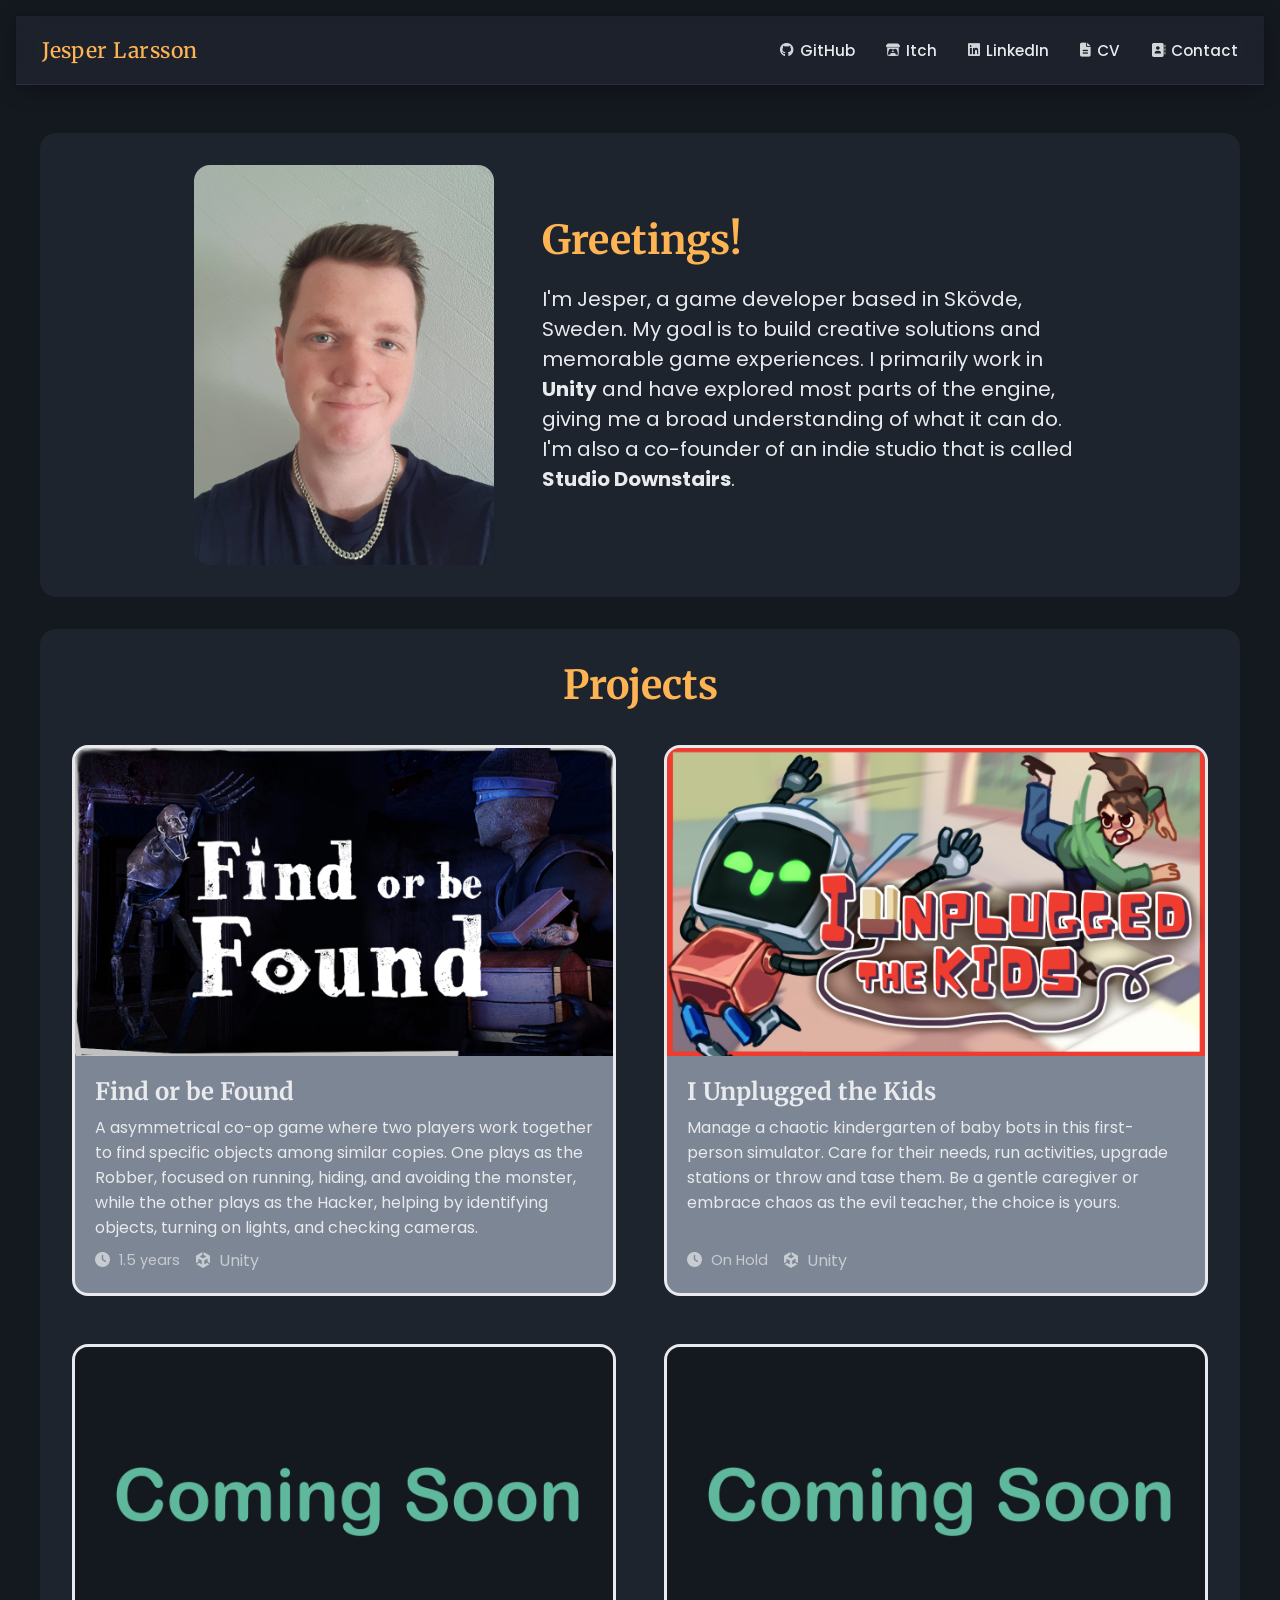
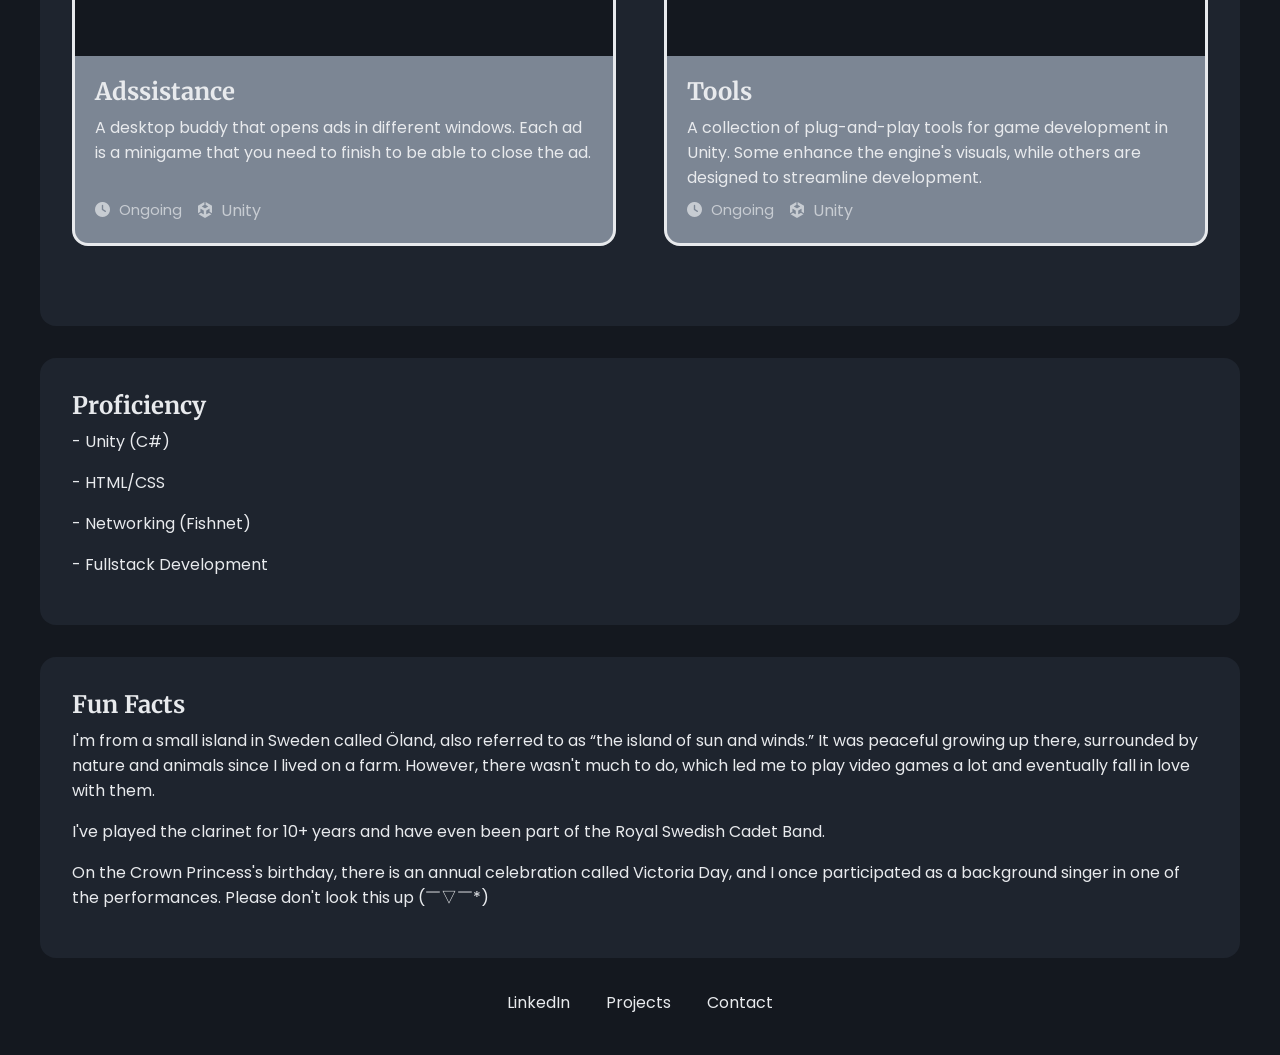
==== index.html @ b4ea7014 "Some small refactoring" ====
<!DOCTYPE html>
<html lang="en">

<head>
    <meta charset="UTF-8">
    <meta name="viewport" content="width=device-width, initial-scale=1.0">
    <link rel="icon" href="images/Logo_SDS_Square.ico" type="image/x-icon">
    <title>Portfolio | Jesper Larsson</title>
    <link rel="stylesheet" href="style.css">
    <link rel="stylesheet" href="https://cdnjs.cloudflare.com/ajax/libs/font-awesome/6.5.1/css/all.min.css">
</head>

<body>
    <div id="mobile-topbar">
        <a href="index.html" class="mobile-topbar-name">Jesper Larsson</a>
        <button id="open-sidebar-button" onclick="openSidebar()">
            <i class="fas fa-bars navbar-button"></i>
        </button>
    </div>

    <div id="sidebar-overlay" onclick="closeSidebar()"></div>

    <nav id="navbar">
        <ul>
            <li><a href="index.html">Jesper Larsson</a></li>
            <button id="close-sidebar-button" onclick="closeSidebar()">
                <i class="fas fa-x navbar-button"></i>
            </button>

            <li> <a href="https://github.com/Jasberries" target="_blank">
                    <span class="nav-link-text"><i class="fab fa-github"></i>GitHub</span> </a>
            </li>

            <li> <a href="https://jas-berry.itch.io/" target="_blank">
                    <span class="nav-link-text"><i class="fab fa-itch-io"></i>Itch</span> </a>
            </li>

            <li> <a href="https://www.linkedin.com/in/jesper-larsson-2ab800262/" target="_blank">
                    <span class="nav-link-text"><i class="fab fa-linkedin"></i>LinkedIn</span> </a>
            </li>

            <li> <a href="CV/Jesper Larsson Game Programmer.pdf" target="_blank">
                    <span class="nav-link-text"><i class="fas fa-file-lines"></i>CV</span> </a>
            </li>

            <li> <a href="mailto:jesper.gc.larsson@gmail.com">
                    <span class="nav-link-text"><i class="fas fa-address-book"></i>Contact</span> </a>
            </li>
        </ul>
    </nav>

    <header>
        <div class="flex-container">
            <img height="400px" width="300px" src="images/portfolio.jpg">
            <div class="text-container">
                <h1 class="header-title">Greetings!</h1>
                <p>I'm Jesper, a game developer based in Skövde, Sweden. My goal is to build creative solutions and
                    memorable game experiences. I primarily work in <strong>Unity</strong> and have explored most parts
                    of the engine, giving me a broad understanding of what it can do. I'm also a co-founder of an indie
                    studio that is called <strong>Studio Downstairs</strong>.
                </p>
                <!--
                <a href="#sds" class="cta-button">Studio Downstairs</a>
                <a href="#projects" class="cta-button secondary">Check out my projects!</a>
                -->
            </div>
        </div>
    </header>

    <section id="projects">
        <div class="project-title">
            <h1 class="header-title">Projects</h1>
        </div>
        <div class="project-grid">

            <a href="projects/find-or-be-found.html" class="project-card">
                <img src="images/FobF-keyart.png" alt="Find or be Found screenshot">
                <div class="project-content">
                    <h2>Find or be Found</h2>
                    <p>A asymmetrical co-op game where two players work together to find specific objects among
                        similar copies. One plays as the Robber, focused on running, hiding, and avoiding the monster,
                        while the other plays as the Hacker, helping by identifying objects, turning on lights, and
                        checking cameras.
                    </p>
                    <div class="meta-row">
                        <span class="project-quick-info"><i class="fas fa-clock"></i> 1.5 years</span>
                        <p class="project-quick-info"><i class="fab fa-unity"></i> Unity</p>
                    </div>
                </div>
            </a>

            <a href="projects/i-unplugged-the-kids.html" class="project-card">
                <img src="images/IUK-keyart.png" alt="I Unplugged the Kids screenshot">
                <div class="project-content">
                    <h2>I Unplugged the Kids</h2>
                    <p>Manage a chaotic kindergarten of baby bots in this first-person simulator. Care for their needs,
                        run activities, upgrade stations or throw and tase them. Be a gentle caregiver or embrace chaos
                        as the evil teacher, the choice is yours.</p>
                    <div class="meta-row">
                        <span class="project-quick-info"><i class="fas fa-clock"></i> On Hold</span>
                        <p class="project-quick-info"><i class="fab fa-unity"></i> Unity</p>
                    </div>
                </div>
            </a>

            <div class="project-card">
                <!-- <a href="projects/adssistance.html" class="project-card"> -->
                <img src="images/Coming-soon.png" alt="Adssistance screenshot">
                <div class="project-content">
                    <h2>Adssistance</h2>
                    <p>A desktop buddy that opens ads in different windows. Each ad is a minigame that you need to
                        finish to be able to close the ad.</p>
                    <div class="meta-row">
                        <span class="project-quick-info"><i class="fas fa-clock"></i> Ongoing</span>
                        <p class="project-quick-info"><i class="fab fa-unity"></i> Unity</p>
                    </div>
                </div>
            </div>

            <div class="project-card">
                <!-- <a href="projects/tool.html" class="project-card"> -->
                <img src="images/Coming-soon.png" alt="Tools screenshot">
                <div class="project-content">
                    <h2>Tools</h2>
                    <p>A collection of plug-and-play tools for game development in Unity. Some enhance the engine's
                        visuals, while others are designed to streamline development.</p>
                    <div class="meta-row">
                        <span class="project-quick-info"><i class="fas fa-clock"></i> Ongoing</span>
                        <p class="project-quick-info"><i class="fab fa-unity"></i> Unity</p>
                    </div>
                </div>
            </div>
        </div>
    </section>

    <section class="project-body">
        <h2>Proficiency</h2>
        <p class="default-text">- Unity (C#)</p>
        <p class="default-text">- HTML/CSS</p>
        <p class="default-text">- Networking (Fishnet)</p>
        <p class="default-text">- Fullstack Development</p>
    </section>

    <section class="project-body">
        <h2>Fun Facts</h2>
        <p class="default-text">
            I'm from a small island in Sweden called Öland, also referred to as “the island of sun and winds.” It was
            peaceful growing up there, surrounded by nature and animals since I lived on a farm. However, there wasn't
            much to do, which led me to play video games a lot and eventually fall in love with them.
        </p>

        <p class="default-text">
            I've played the clarinet for 10+ years and have even been part of the Royal Swedish Cadet Band.
        </p>

        <p class="default-text">
            On the Crown Princess's birthday, there is an annual celebration called Victoria Day, and I once
            participated as a background singer in one of the performances. Please don't look this up (￣▽￣*)
        </p>
    </section>

    <footer>
        <a href="https://www.linkedin.com/in/jesper-larsson-2ab800262/" target="_blank">LinkedIn</a>
        <a href="#projects">Projects</a>
        <a href="mailto:jesper.gc.larsson@gmail.com">Contact</a>
    </footer>
    <script src="script.js" defer></script>
</body>

</html>
---- style.css ----
@import url('https://fonts.googleapis.com/css2?family=Merriweather:ital,opsz,wght@0,18..144,300..900;1,18..144,300..900&family=Noto+Sans:ital,wght@0,100..900;1,100..900&family=Poppins:ital,wght@0,100;0,200;0,300;0,400;0,500;0,600;0,700;0,800;0,900;1,100;1,200;1,300;1,400;1,500;1,600;1,700;1,800;1,900&display=swap');

:root {
    --base-color: #14181F;
    --text-color: #E8EAED;
    --primary-color: #FFB454;
    --secondary-color: #5FB89C;
    --color-1: #1E242E;
    --color-2: #7C8694;
    --color-3: #5EA8BA;
}

* {
    box-sizing: border-box;
    margin: 0;
    padding: 0;
}

html {
    font-family: Poppins, 'Segoe UI';
    color: var(--text-color);
}

body {
    padding: 1em;
    background-color: var(--base-color);
}

h1,
h2,
h3 {
    font-family: Merriweather, Poppins, 'Segoe UI';
}

h1 {
    font-size: clamp(1.4rem, 5vw + 0.5rem, 2.5em);
    margin-bottom: 0.5em;
    line-height: 1.2;
}

header,
section {
    margin: 0 auto 2em auto;
    width: min(75em, 100%);
    background-color: var(--color-1);
    padding: min(2em, 15%);
    border-radius: 1em;
}

.header-slim {
    padding: 0.1em min(2em, 15%);
    margin-bottom: 1em;
}

.header-title {
    color: var(--primary-color);
}

nav {
    margin: 0 auto 3em auto;
    width: min(2000px, 100%);
    position: sticky;
    top: 0;
    background-color: rgba(30, 36, 46, 0.85);
    backdrop-filter: blur(10px);
    -webkit-backdrop-filter: blur(10px);
    border-bottom: 1px solid rgba(255, 255, 255, 0.06);
    box-shadow: 0 4px 20px rgba(0, 0, 0, 0.25);
    z-index: 100;
    padding: 0.75em 1.5em;
}

nav ul {
    display: flex;
    align-items: center;
    justify-content: center;
    list-style: none;
    gap: 1.75em;
}

nav li:first-child {
    margin-right: auto;
    font-family: Merriweather, Poppins, 'Segoe UI';
    font-weight: bold;
    font-size: 1.4em;
    letter-spacing: 0.02em;
}

nav li:first-child a {

    background: var(--primary-color);
    -webkit-background-clip: text;
    background-clip: text;
    color: transparent;
}

nav a {
    position: relative;
    text-decoration: none;
    color: var(--text-color);
    font-weight: 500;
    font-size: 0.95em;
    padding: 0.4em 0.1em;
    display: inline-flex;
    align-items: center;
    transition: color 0.2s ease;
}

nav .nav-link-text {
    position: relative;
    display: inline-flex;
    align-items: center;
}

nav li:not(:first-child) .nav-link-text::after {
    content: '';
    position: absolute;
    left: 0;
    bottom: -2px;
    width: 0;
    height: 2px;
    background-color: var(--primary-color);
    transition: width 0.25s ease;
}

nav li:not(:first-child) a:hover .nav-link-text::after {
    width: 100%;
}

nav li:not(:first-child) a:hover {
    color: var(--primary-color);
}

nav .fab,
nav .fas {
    font-size: 14px;
    margin-right: 6px;
    opacity: 0.9;
}

.flex-container {
    display: flex;
    justify-content: center;
    align-items: center;
    flex-wrap: wrap;
    gap: 3em;
}

header img {
    max-width: 100%;
    border-radius: 1em;
    object-fit: cover;
    object-position: bottom;
}

.text-container {
    flex: 0 1 34em;
}

.text-container p {
    margin: 0.75em 0 1em 0;
    font-size: 1.25em;
}

.cta-button {
    display: inline-block;
    text-decoration: none;
    padding: 0.75em 1.25em;
    background-color: var(--primary-color);
    color: var(--base-color);
    text-decoration: none;
    border-radius: 0.5em;
    font-weight: 600;
    margin-right: 0.5em;
    margin-bottom: 1em;
    transition: transform 0.2s ease, box-shadow 0.2s ease;
}

.cta-button:hover {
    transform: translateY(-2px);
    box-shadow: 0 8px 20px rgba(0, 0, 0, 0.1);
}

.secondary {
    background-color: var(--secondary-color);
}

.fab {
    font-size: 16px;
    color: var(--text-color);
    margin-right: 5px;
}

.fas {
    font-size: 15px;
    color: var(--text-color);
    margin-right: 5px;
}

#open-sidebar-button {
    display: none;
    background: none;
    border: none;
    padding: 1em;
    margin-left: auto;
    cursor: pointer;
    color: var(--text-color);
}

#close-sidebar-button {
    display: none;
    background: none;
    border: none;
    padding: 1em;
    cursor: pointer;
}

.navbar-button {
    font-size: 2em;
}

.navbar-button:hover {
    color: var(--primary-color);
}

.project-grid {
    display: grid;
    grid-template-columns: repeat(auto-fit, minmax(min(400px, 100%), 1fr));
    gap: 3em;
    width: min(75em, 100%);
    margin: 1em auto 3em auto;
}

.project-title {
    display: flex;
    justify-content: center;
    flex-wrap: wrap;
    gap: 3em;
}

.project-card {
    background-color: var(--color-2);
    border-radius: 1em;
    border: 3px solid var(--text-color);
    overflow: hidden;
    height: 100%;
    display: flex;
    flex-direction: column;
    text-decoration: none;
    color: var(--text-color);
    transition: transform 0.2s ease, box-shadow 0.2s ease;
}

.project-card:hover {
    transform: translateY(-4px);
    box-shadow: 0 8px 20px rgba(0, 0, 0, 0.1);
}

.project-arrow {
    font-size: 15px;
    color: var(--base);
    margin-right: 5px;
}

/* bilden borde vara 1232 x 706 */
.project-card img {
    width: 100%;
    height: auto;
    object-fit: contain;
    display: block;
}

.project-content {
    padding: 1.25em;
    display: flex;
    flex-direction: column;
    gap: 0.5em;
    flex: 1;
}

.project-content h3 {
    font-size: 1.25em;
}

.project-content p {
    font-size: 1em;
    flex-grow: 1;
}

.project-info {
    display: flex;
    gap: 2em;
    flex-wrap: wrap;
    align-items: flex-start;
}

.project-title-link {
    font-size: 1em;
    color: var(--text-color);
    margin-left: 0.5em;
    text-decoration: none;
    display: inline-flex;
    align-items: center;
    flex-wrap: wrap;
    word-break: break-word;
}

.project-title-link i {
    margin-left: 0.4em;
    white-space: nowrap;
}

.project-title-link:hover {
    color: var(--primary-color);
}

.project-title-link i {
    color: inherit;
    font-size: 1em;
}

.project-title-link:hover i {
    color: var(--primary-color);
}

.project-about {
    flex: 1 1 300px;
    border-radius: 1em;
    background-color: var(--color-2);
    padding: 1.75em 1.25em;
}

.project-image-2 {

    width: 100%;
    max-width: 1500px;
    height: auto;
    object-fit: contain;
    margin: 2em auto;
    display: block;
}

.project-image-1 {
    width: 100%;
    max-width: 400px;
    height: auto;
    object-fit: contain;
    margin: 2em auto;
    display: block;
}

.default-text {
    margin-top: 0.5em;
    margin-bottom: 1em;
}

.quick-info {
    display: flex;
    flex-direction: column;
    gap: 0.5em;
    flex: 1 1 100px;
    border-radius: 1em;
    background-color: var(--secondary-color);
    padding: 2em .25em;
}

.quick-info-row {
    display: flex;
    align-items: center;
    gap: 0.4em;
    font-size: 18px;
    color: var(--color-1);
}

.quick-image {
    font-size: 20px;
    color: var(--color-1);
    width: 1.25em;
    margin-left: 1em;
    text-align: center;
    display: inline-block;
}

.quick-info-title {
    font-size: 1.5em;
    font-weight: bold;
    color: var(--color-1);
    margin-bottom: 0.5em;
    margin-left: 20px;
}

.tool-title {
    margin-top: 1em;
}

.project-quick-info {
    font-size: 0.9em;
    color: var(--text-color);
    opacity: 0.7;
}

.meta-row {
    display: flex;
    align-items: center;
    gap: 1em;
    margin-top: auto;
}

video,
iframe {
    border-radius: 1em;
    width: 100%;
    aspect-ratio: 16 / 9;
    height: auto;
}

.gif {
    width: 100%;
    max-width: 700px;
    height: auto;
    border-radius: 1em;
    border: 2px solid var(--text-color);
    display: block;
    margin-bottom: 2em;
}

footer {
    padding-bottom: 1.5em;
    text-align: center;
}

footer a {
    text-decoration: none;
    color: var(--text-color);
    margin: 0 1em;
}

footer a:hover {
    text-decoration: underline;
}

#sidebar-overlay {
    display: none;
    position: fixed;
    inset: 0;
    background-color: rgba(0, 0, 0, 0.5);
    z-index: 5;
    opacity: 0;
    transition: opacity 200ms ease;
}

#mobile-topbar {
    display: none;
}

@media (max-width: 1000px) {

    #open-sidebar-button {
        display: block;
    }

    #sidebar-overlay {
        display: block;
        pointer-events: none;
    }

    #sidebar-overlay.show {
        opacity: 1;
        pointer-events: auto;
    }

    header .text-container {
        padding-top: 0;
    }

    header {
        text-align: center;
        margin-top: 0;
    }

    nav {
        position: fixed;
        top: 0;
        right: -100%;
        height: 100vh;
        width: min(15em, 100%);
        z-index: 10;
        transition: right 200ms ease;
    }

    nav li:not(:first-child) a::after {
        left: 2.5em;
        right: 1.5em;
        width: auto;
        transform: scaleX(0);
        transform-origin: left;
        transition: transform 0.2s ease;
    }

    nav li:not(:first-child) a:hover::after {
        transform: scaleX(1);
    }

    nav li:first-child {
        display: none;
    }


    nav.show {
        right: 0;
    }

    nav ul {
        width: 100%;
        padding-top: 2em;
        flex-direction: column;
        align-items: flex-start;
    }

    nav a {
        width: 100%;
        padding-left: 2.5em;
    }

    .gif {
        max-width: 400px;
        max-height: 200px;
        border-radius: 1em;
        border: 2px solid var(--text-color);
        margin: 2em auto;
    }

    .project-intro,
    .flex-container {
        margin-top: 4em;
    }

    #mobile-topbar {
        display: flex;
        align-items: center;
        justify-content: space-between;
        position: fixed;
        top: 0;
        left: 0;
        right: 0;
        z-index: 8;
        /* below nav's 10, above overlay's 5 */
        padding: 0.75em 1.5em;
        background-color: rgba(30, 36, 46, 0.85);
        backdrop-filter: blur(10px);
        -webkit-backdrop-filter: blur(10px);
        border-bottom: 1px solid rgba(255, 255, 255, 0.06);
        box-shadow: 0 4px 20px rgba(0, 0, 0, 0.25);
    }

    .mobile-topbar-name {
        font-family: Merriweather, Poppins, 'Segoe UI';
        font-weight: bold;
        font-size: 1.4em;
        letter-spacing: 0.02em;
        text-decoration: none;
        background: var(--primary-color);
        -webkit-background-clip: text;
        background-clip: text;
        color: transparent;
    }
}
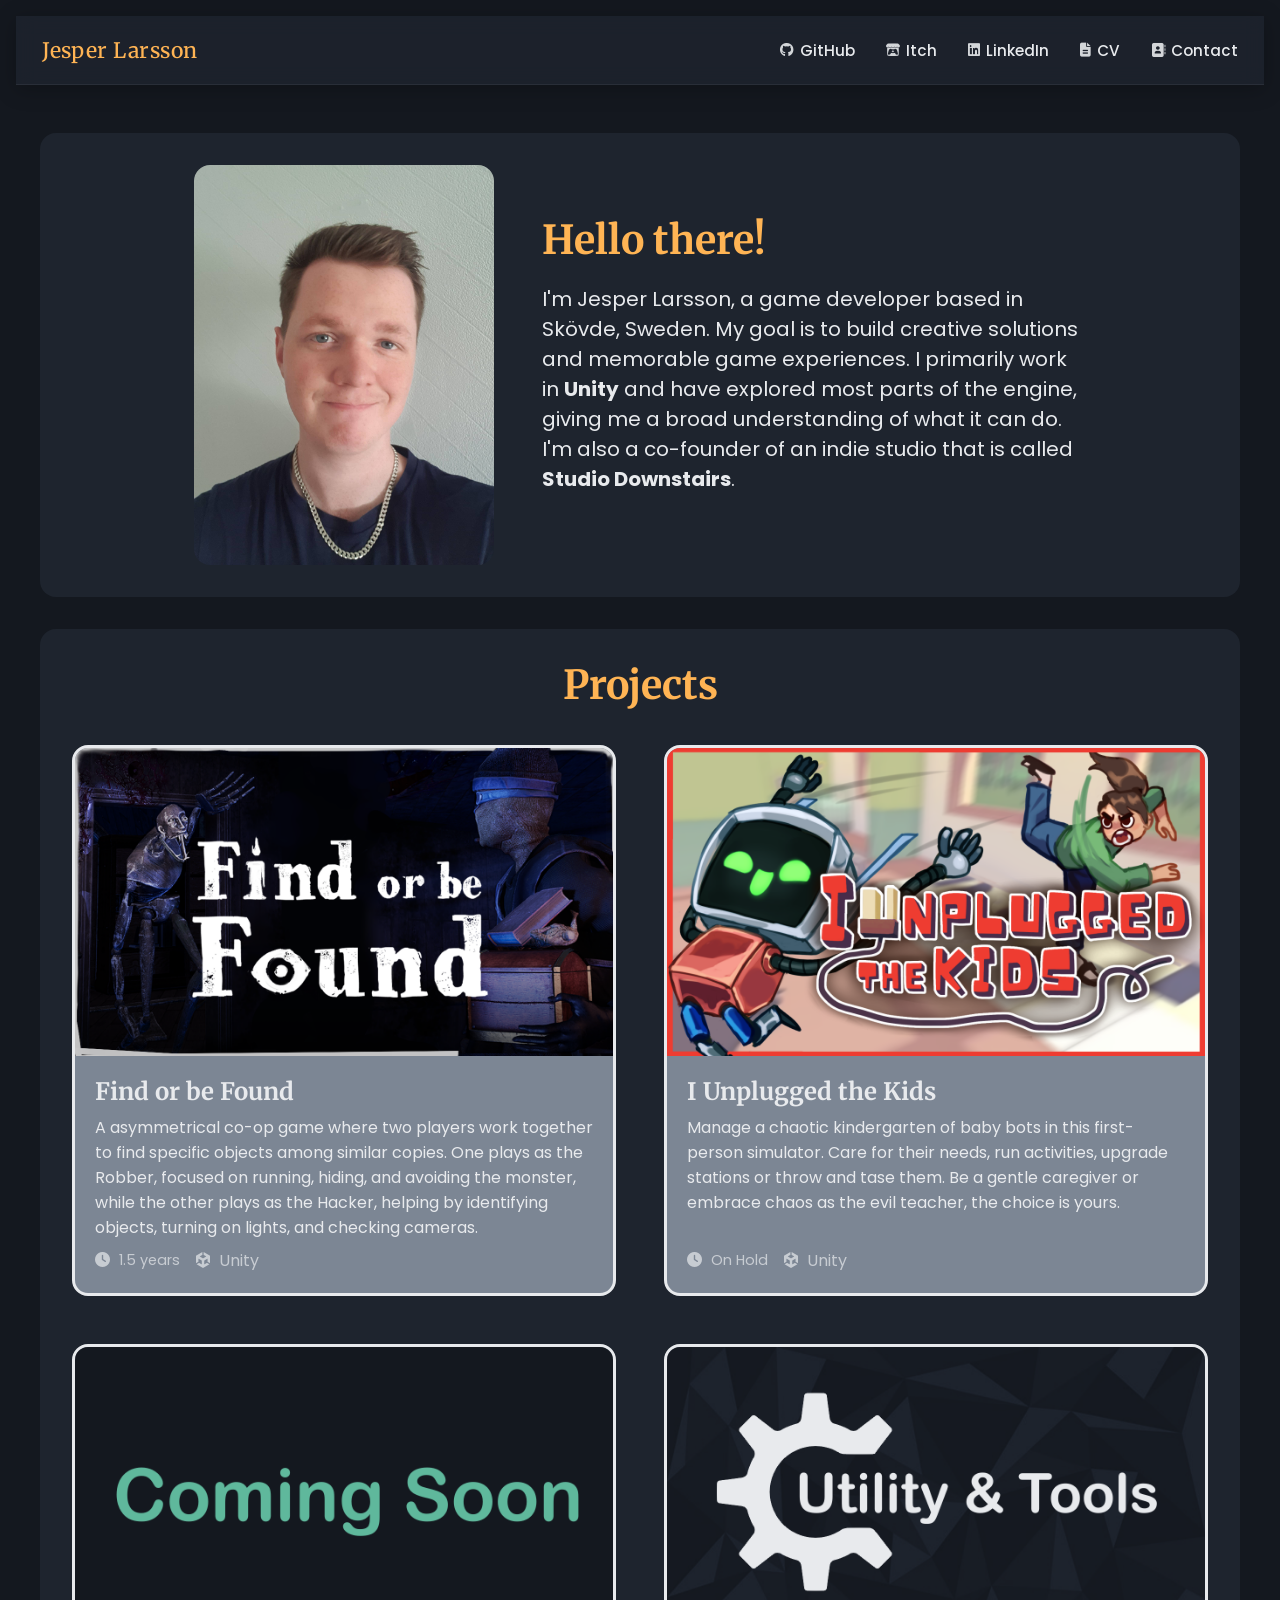
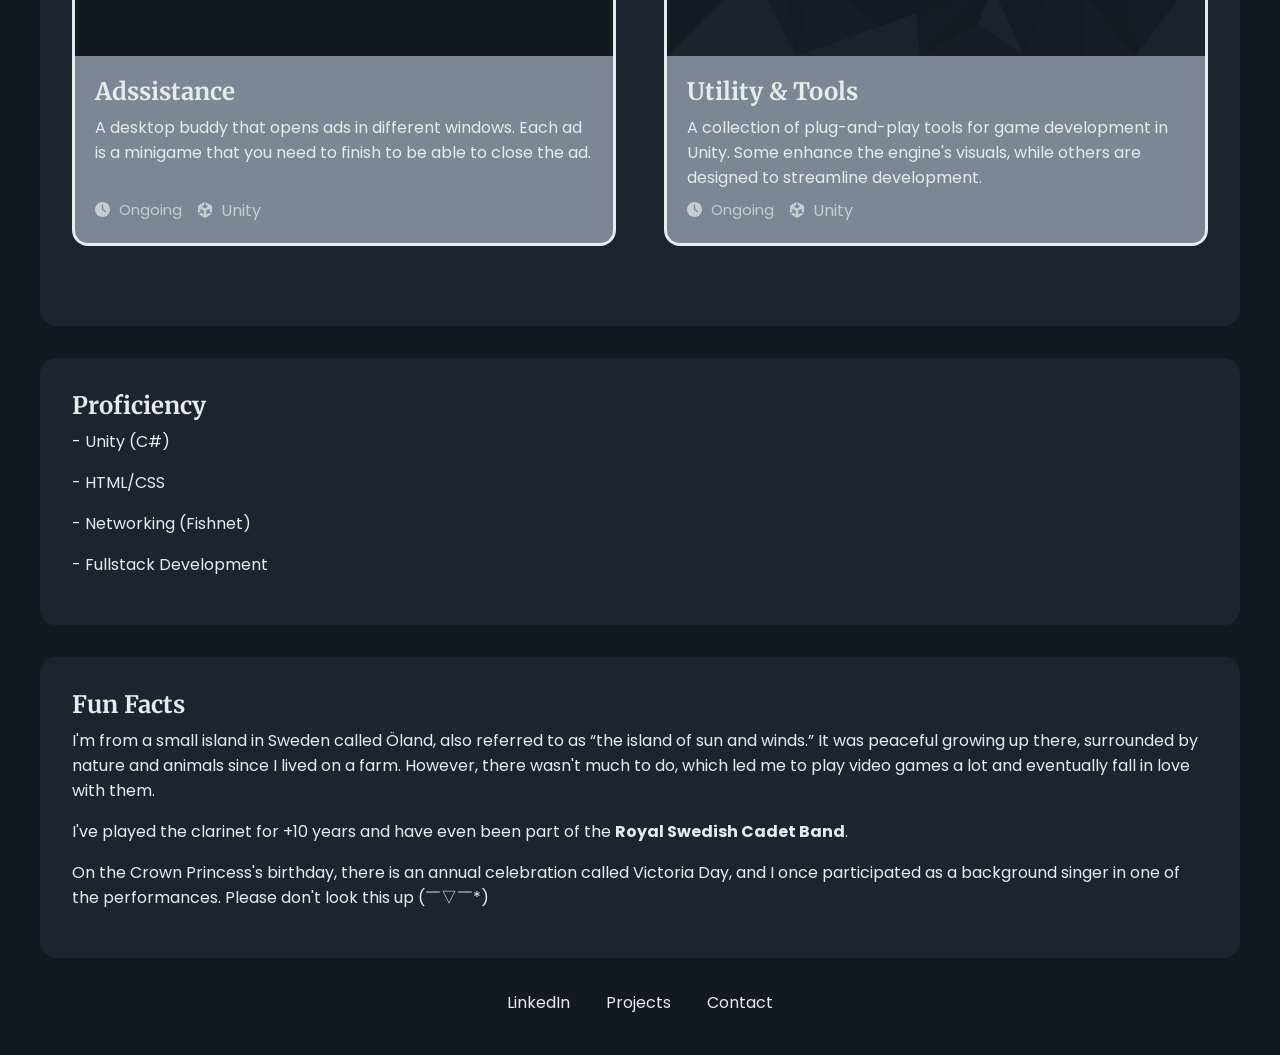
==== commit fbebd8f6: "Small polishes and started on tools site" ====
--- a/index.html
+++ b/index.html
@@ -53,8 +53,9 @@
         <div class="flex-container">
             <img height="400px" width="300px" src="images/portfolio.jpg">
             <div class="text-container">
-                <h1 class="header-title">Greetings!</h1>
-                <p>I'm Jesper, a game developer based in Skövde, Sweden. My goal is to build creative solutions and
+                <h1 class="header-title">Hello there!</h1>
+                <p>I'm Jesper Larsson, a game developer based in Skövde, Sweden. My goal is to build creative solutions
+                    and
                     memorable game experiences. I primarily work in <strong>Unity</strong> and have explored most parts
                     of the engine, giving me a broad understanding of what it can do. I'm also a co-founder of an indie
                     studio that is called <strong>Studio Downstairs</strong>.
@@ -117,11 +118,10 @@
                 </div>
             </div>
 
-            <div class="project-card">
-                <!-- <a href="projects/tool.html" class="project-card"> -->
-                <img src="images/Coming-soon.png" alt="Tools screenshot">
+            <a href="projects/tool.html" class="project-card">
+                <img src="images/tools-keyart.png" alt="Tools screenshot">
                 <div class="project-content">
-                    <h2>Tools</h2>
+                    <h2>Utility & Tools</h2>
                     <p>A collection of plug-and-play tools for game development in Unity. Some enhance the engine's
                         visuals, while others are designed to streamline development.</p>
                     <div class="meta-row">
@@ -129,11 +129,10 @@
                         <p class="project-quick-info"><i class="fab fa-unity"></i> Unity</p>
                     </div>
                 </div>
-            </div>
-        </div>
+            </a>
     </section>
 
-    <section class="project-body">
+    <section>
         <h2>Proficiency</h2>
         <p class="default-text">- Unity (C#)</p>
         <p class="default-text">- HTML/CSS</p>
@@ -141,7 +140,7 @@
         <p class="default-text">- Fullstack Development</p>
     </section>
 
-    <section class="project-body">
+    <section>
         <h2>Fun Facts</h2>
         <p class="default-text">
             I'm from a small island in Sweden called Öland, also referred to as “the island of sun and winds.” It was
@@ -150,7 +149,7 @@
         </p>
 
         <p class="default-text">
-            I've played the clarinet for 10+ years and have even been part of the Royal Swedish Cadet Band.
+            I've played the clarinet for +10 years and have even been part of the <strong>Royal Swedish Cadet Band</strong>.
         </p>
 
         <p class="default-text">
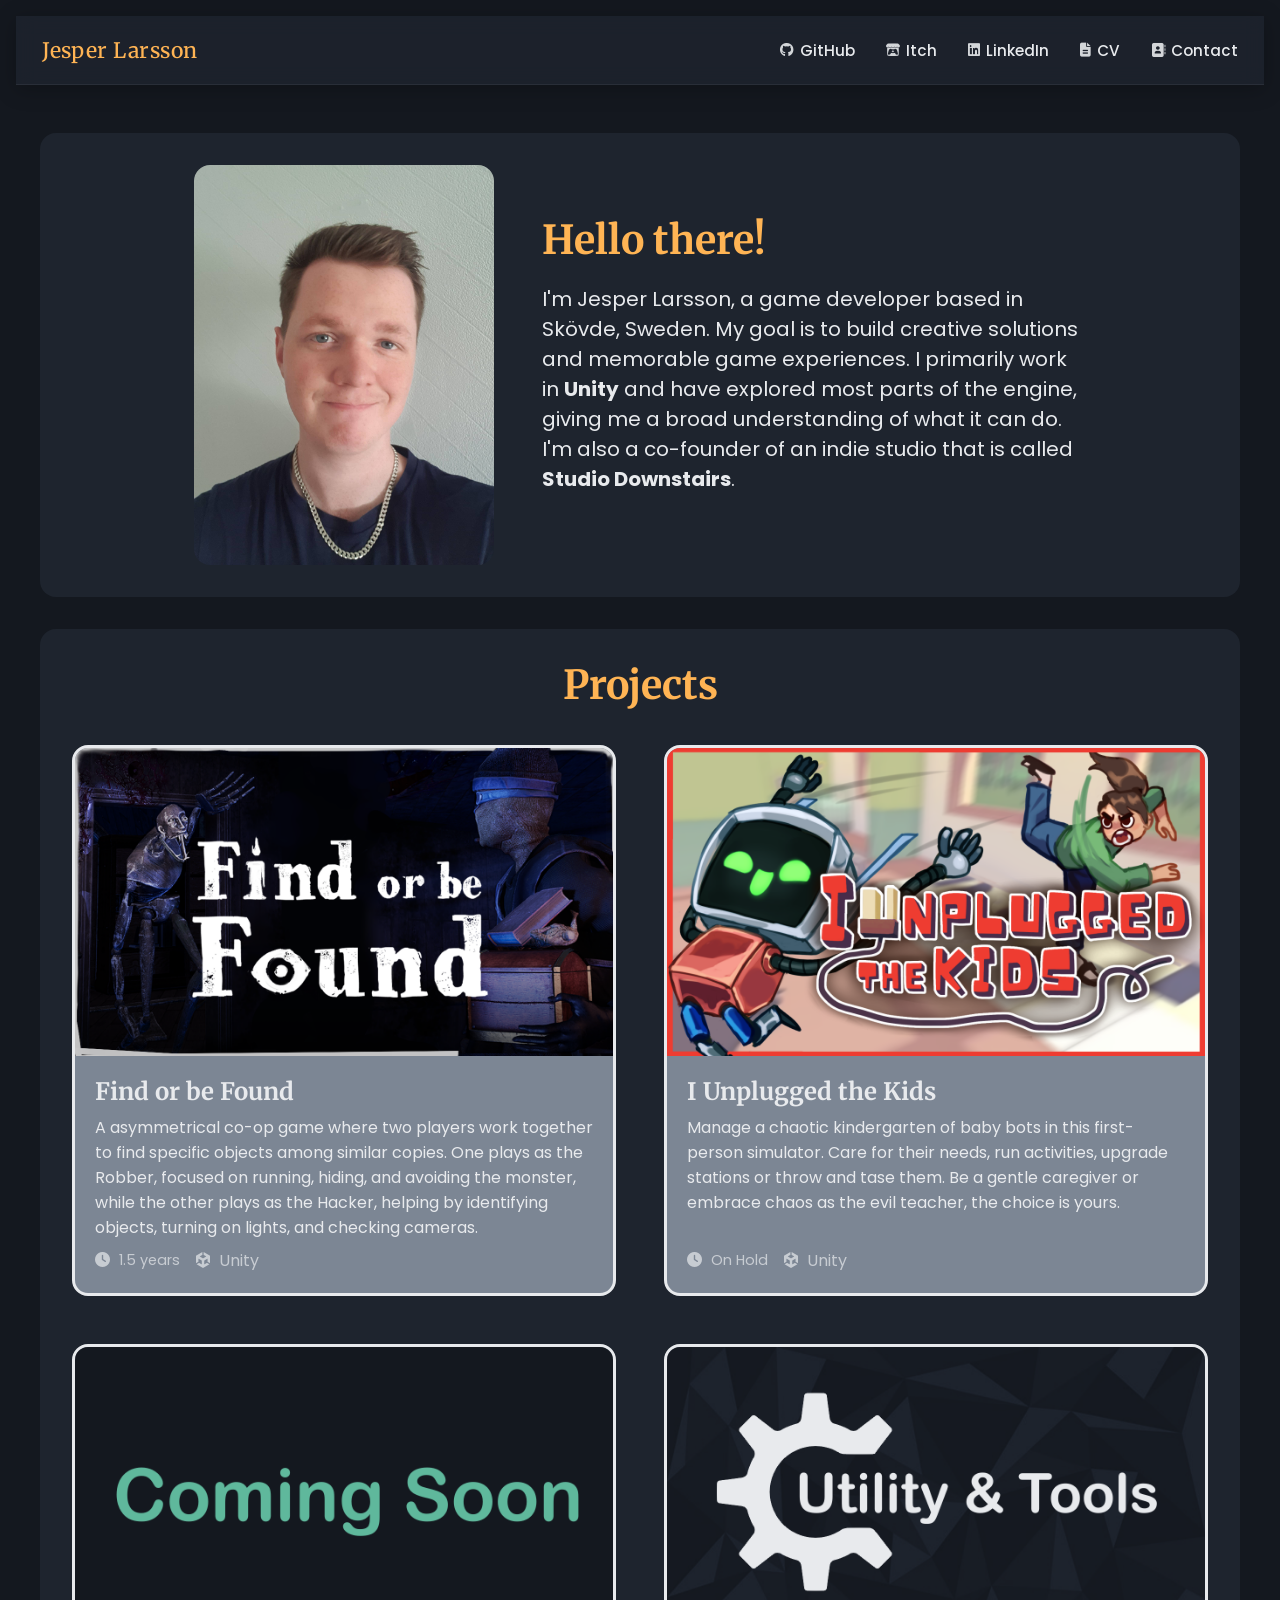
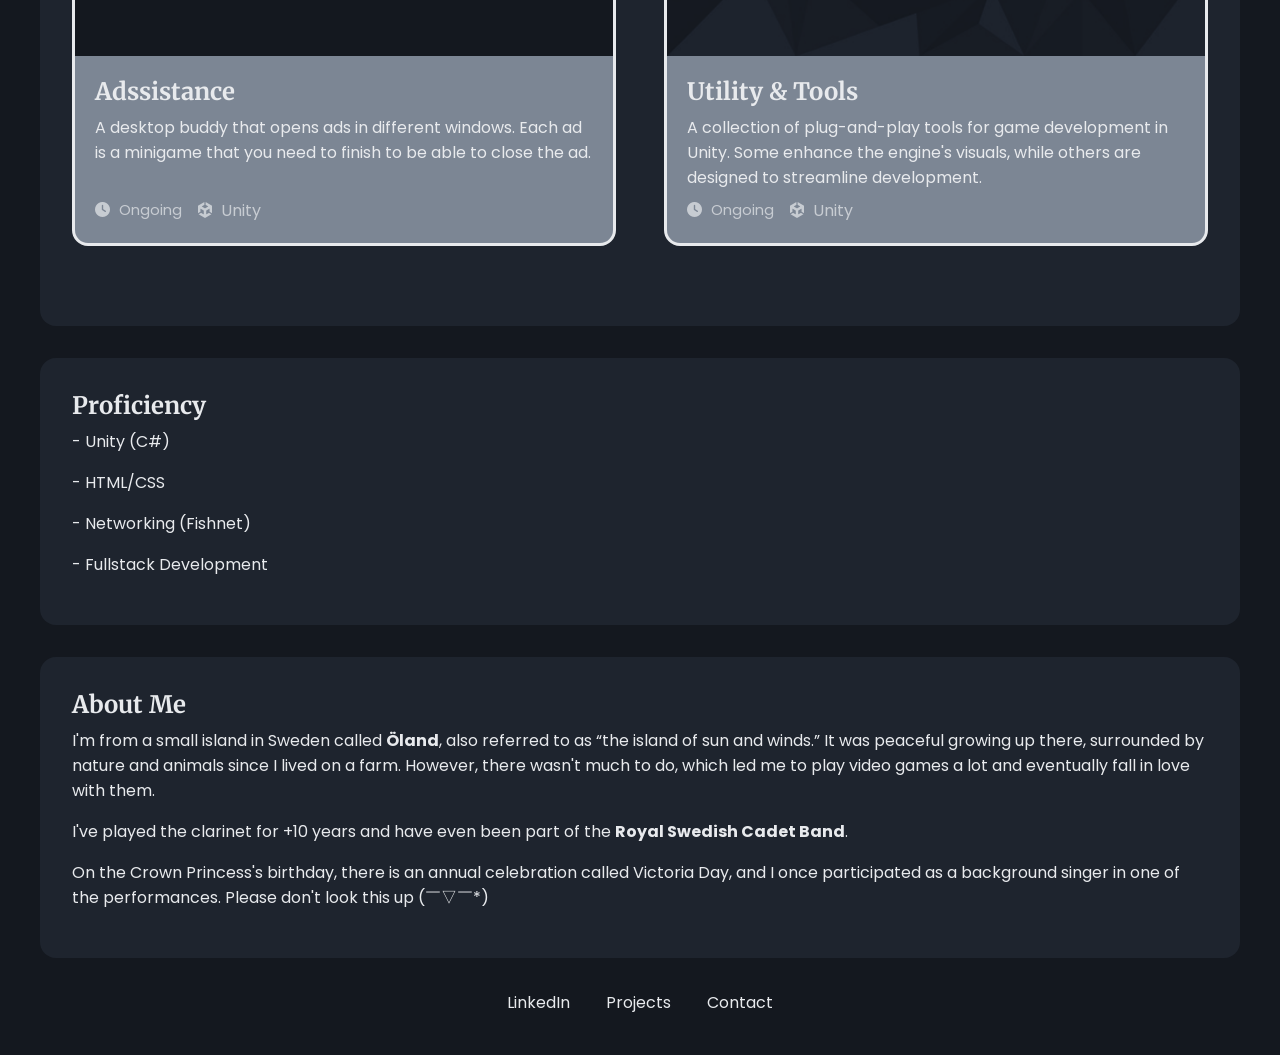
==== commit cb2b3fe9: "Påbörjade mer info om tools" ====
--- a/index.html
+++ b/index.html
@@ -141,9 +141,9 @@
     </section>
 
     <section>
-        <h2>Fun Facts</h2>
+        <h2>About Me</h2>
         <p class="default-text">
-            I'm from a small island in Sweden called Öland, also referred to as “the island of sun and winds.” It was
+            I'm from a small island in Sweden called <strong>Öland</strong>, also referred to as “the island of sun and winds.” It was
             peaceful growing up there, surrounded by nature and animals since I lived on a farm. However, there wasn't
             much to do, which led me to play video games a lot and eventually fall in love with them.
         </p>
--- a/style.css
+++ b/style.css
@@ -389,7 +389,7 @@
     margin-left: 20px;
 }
 
-.tool-title {
+.small-title {
     margin-top: 1em;
 }
 
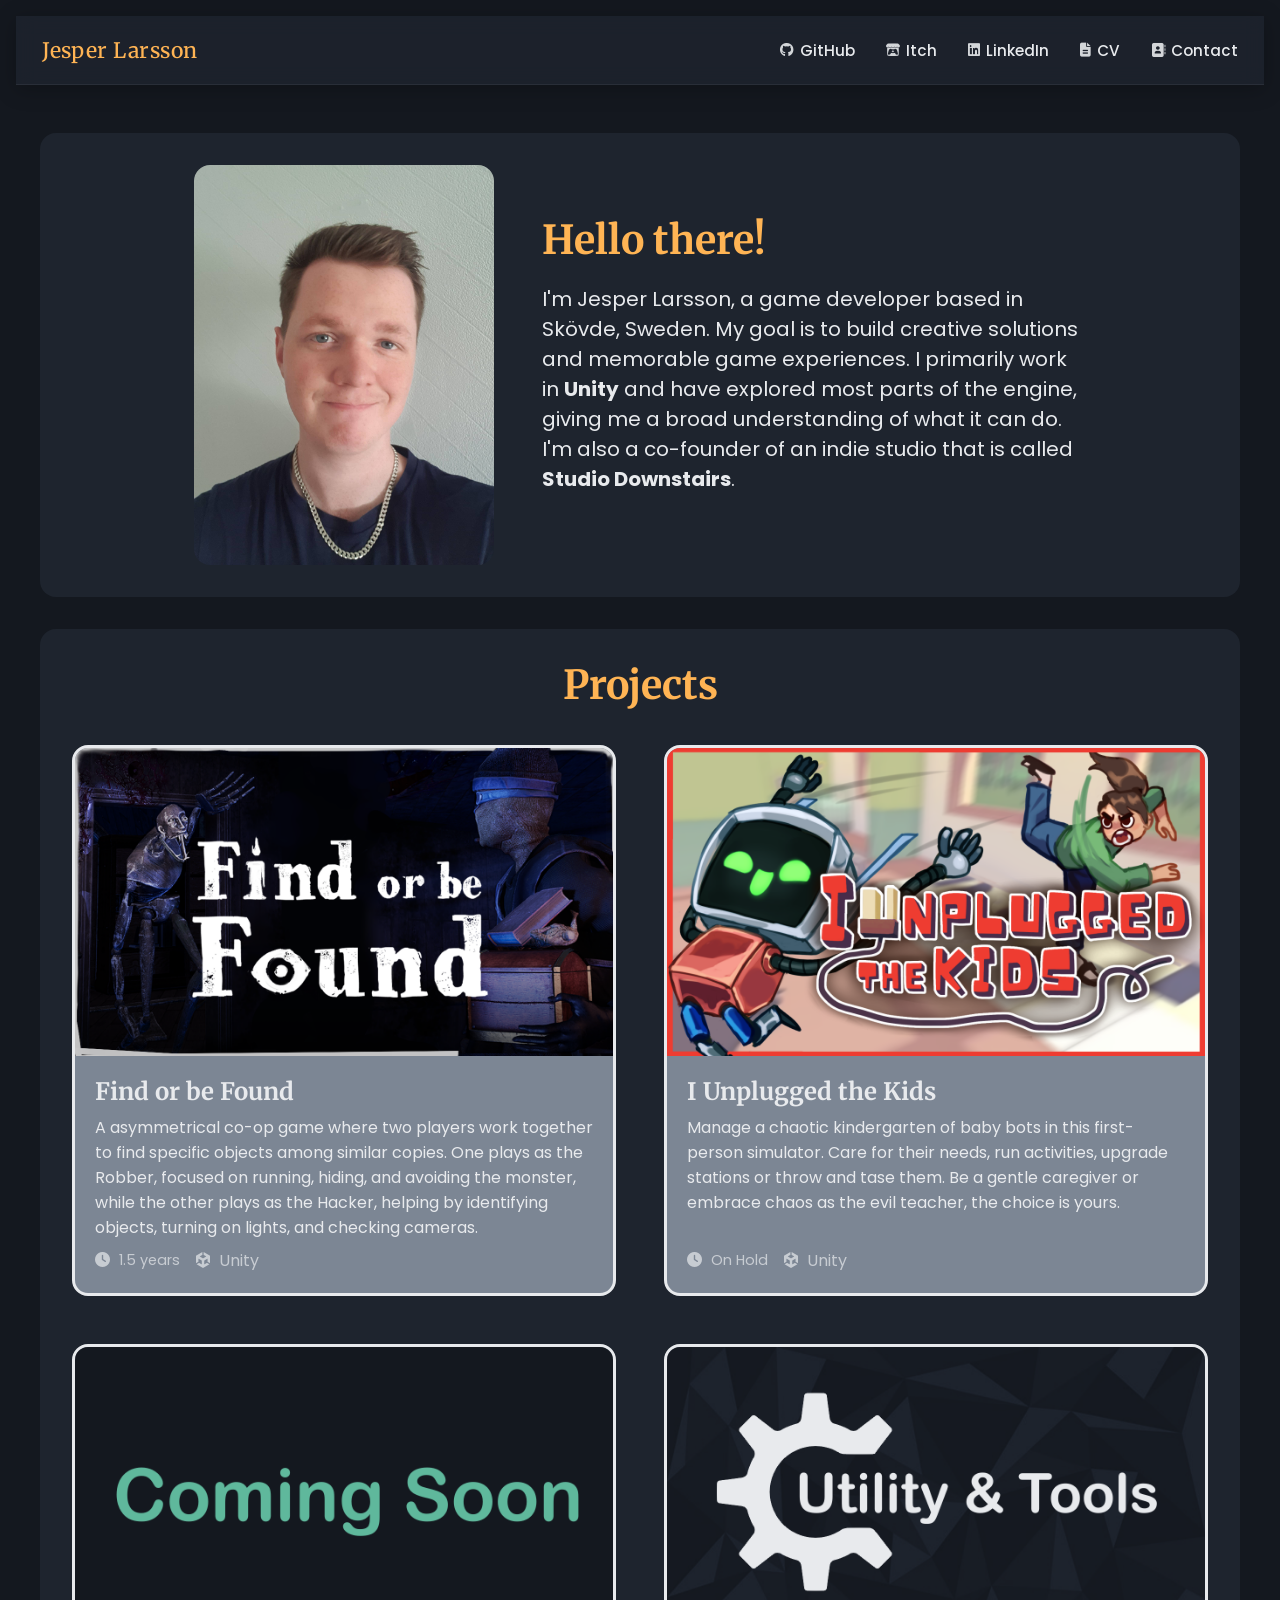
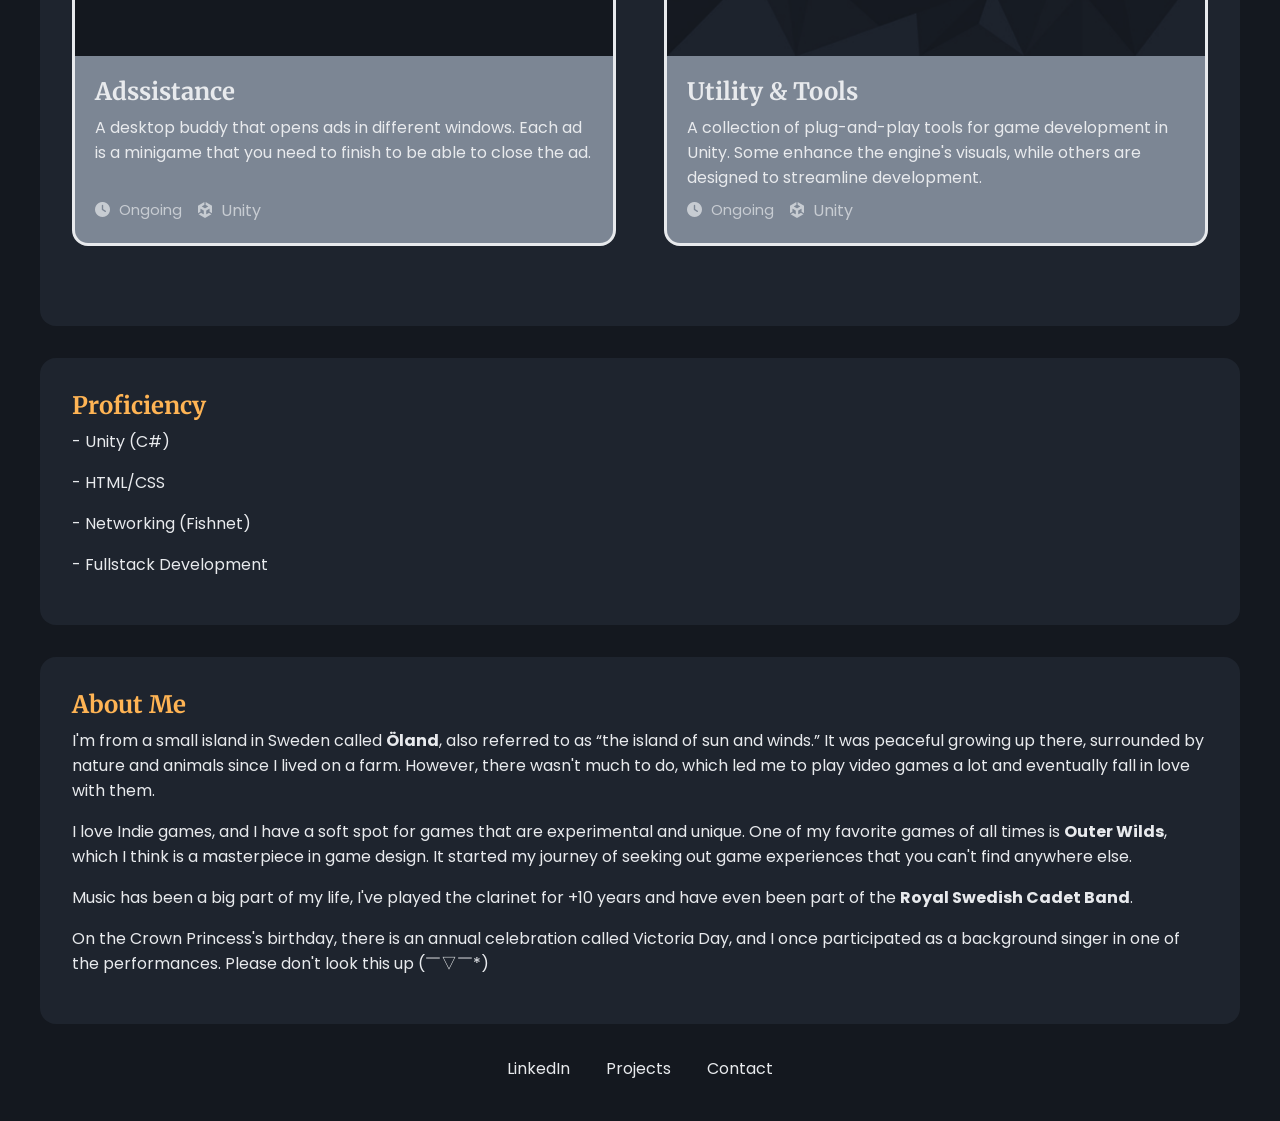
==== commit bc87b187: "lite mer text och ändrade titlar till orange" ====
--- a/index.html
+++ b/index.html
@@ -77,7 +77,7 @@
             <a href="projects/find-or-be-found.html" class="project-card">
                 <img src="images/FobF-keyart.png" alt="Find or be Found screenshot">
                 <div class="project-content">
-                    <h2>Find or be Found</h2>
+                    <h2 class="white-title">Find or be Found</h2>
                     <p>A asymmetrical co-op game where two players work together to find specific objects among
                         similar copies. One plays as the Robber, focused on running, hiding, and avoiding the monster,
                         while the other plays as the Hacker, helping by identifying objects, turning on lights, and
@@ -93,7 +93,7 @@
             <a href="projects/i-unplugged-the-kids.html" class="project-card">
                 <img src="images/IUK-keyart.png" alt="I Unplugged the Kids screenshot">
                 <div class="project-content">
-                    <h2>I Unplugged the Kids</h2>
+                    <h2 class="white-title">I Unplugged the Kids</h2>
                     <p>Manage a chaotic kindergarten of baby bots in this first-person simulator. Care for their needs,
                         run activities, upgrade stations or throw and tase them. Be a gentle caregiver or embrace chaos
                         as the evil teacher, the choice is yours.</p>
@@ -108,7 +108,7 @@
                 <!-- <a href="projects/adssistance.html" class="project-card"> -->
                 <img src="images/Coming-soon.png" alt="Adssistance screenshot">
                 <div class="project-content">
-                    <h2>Adssistance</h2>
+                    <h2 class="white-title">Adssistance</h2>
                     <p>A desktop buddy that opens ads in different windows. Each ad is a minigame that you need to
                         finish to be able to close the ad.</p>
                     <div class="meta-row">
@@ -121,7 +121,7 @@
             <a href="projects/tool.html" class="project-card">
                 <img src="images/tools-keyart.png" alt="Tools screenshot">
                 <div class="project-content">
-                    <h2>Utility & Tools</h2>
+                    <h2 class="white-title">Utility & Tools</h2>
                     <p>A collection of plug-and-play tools for game development in Unity. Some enhance the engine's
                         visuals, while others are designed to streamline development.</p>
                     <div class="meta-row">
@@ -143,13 +143,21 @@
     <section>
         <h2>About Me</h2>
         <p class="default-text">
-            I'm from a small island in Sweden called <strong>Öland</strong>, also referred to as “the island of sun and winds.” It was
+            I'm from a small island in Sweden called <strong>Öland</strong>, also referred to as “the island of sun and
+            winds.” It was
             peaceful growing up there, surrounded by nature and animals since I lived on a farm. However, there wasn't
             much to do, which led me to play video games a lot and eventually fall in love with them.
         </p>
 
         <p class="default-text">
-            I've played the clarinet for +10 years and have even been part of the <strong>Royal Swedish Cadet Band</strong>.
+            I love Indie games, and I have a soft spot for games that are experimental and unique. One of my favorite
+            games of all times is <strong>Outer Wilds</strong>, which I think is a masterpiece in game design. It
+            started my journey of seeking out game experiences that you can't find anywhere else.
+        </p>
+
+        <p class="default-text">
+            Music has been a big part of my life, I've played the clarinet for +10 years and have even been part of the
+            <strong>Royal Swedish Cadet Band</strong>.
         </p>
 
         <p class="default-text">
--- a/style.css
+++ b/style.css
@@ -30,6 +30,7 @@
 h2,
 h3 {
     font-family: Merriweather, Poppins, 'Segoe UI';
+    color: var(--primary-color)
 }
 
 h1 {
@@ -392,6 +393,11 @@
 .small-title {
     margin-top: 1em;
 }
+
+.white-title {
+    color: var(--text-color);
+}
+
 
 .project-quick-info {
     font-size: 0.9em;
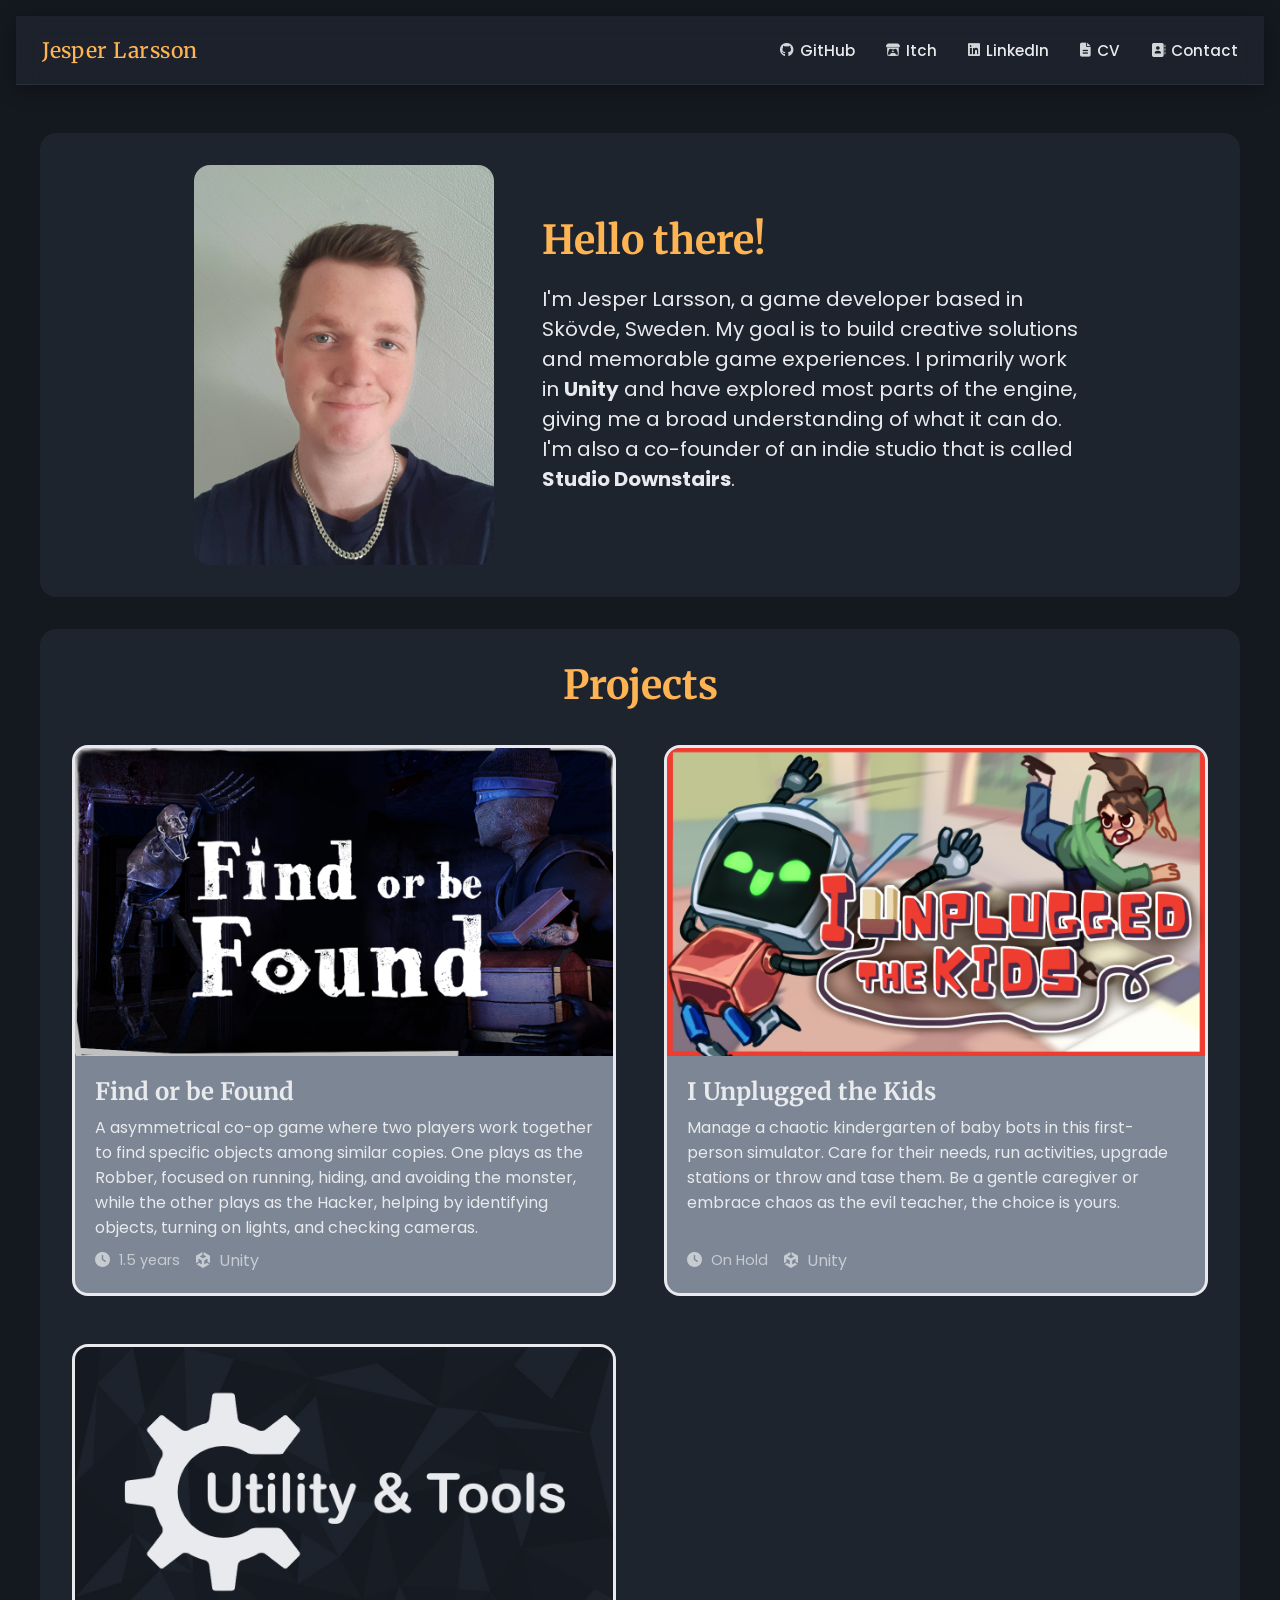
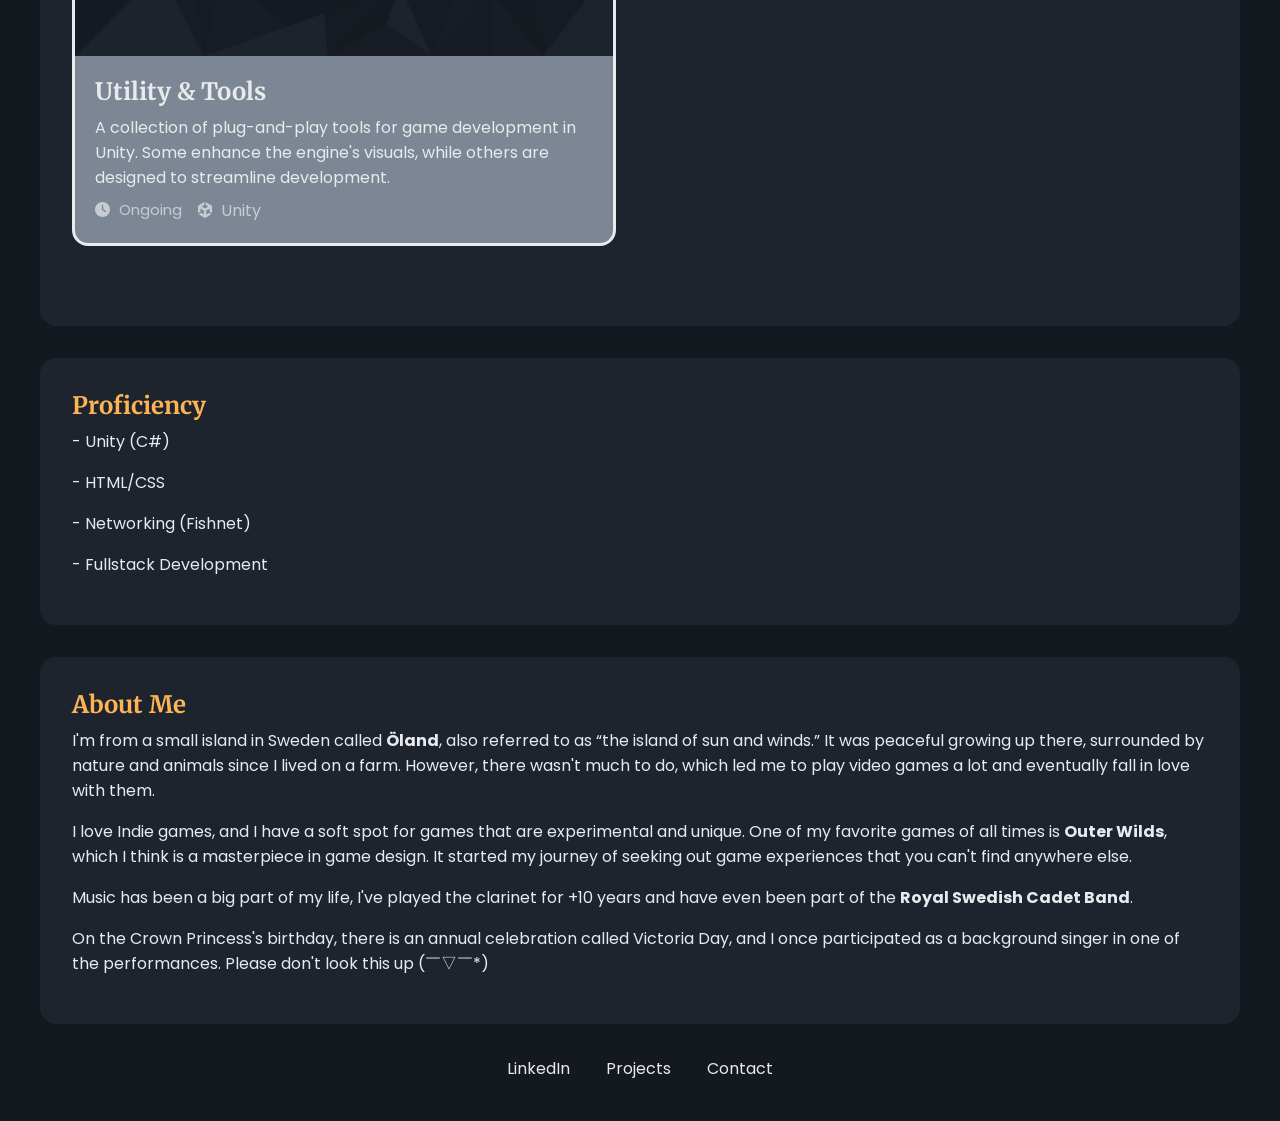
==== commit 31e1afdc: "Update index.html" ====
--- a/index.html
+++ b/index.html
@@ -103,9 +103,9 @@
                     </div>
                 </div>
             </a>
-
+<!--
             <div class="project-card">
-                <!-- <a href="projects/adssistance.html" class="project-card"> -->
+                 <a href="projects/adssistance.html" class="project-card"> 
                 <img src="images/Coming-soon.png" alt="Adssistance screenshot">
                 <div class="project-content">
                     <h2 class="white-title">Adssistance</h2>
@@ -117,7 +117,7 @@
                     </div>
                 </div>
             </div>
-
+-->
             <a href="projects/tool.html" class="project-card">
                 <img src="images/tools-keyart.png" alt="Tools screenshot">
                 <div class="project-content">
--- a/style.css
+++ b/style.css
@@ -331,23 +331,39 @@
     padding: 1.75em 1.25em;
 }
 
-.project-image-2 {
-
-    width: 100%;
-    max-width: 1500px;
+.project-image-1 {
+    width: 100%;
+    max-width: 400px;
     height: auto;
     object-fit: contain;
     margin: 2em auto;
     display: block;
 }
 
-.project-image-1 {
-    width: 100%;
-    max-width: 400px;
+.project-image-2 {
+
+    width: 100%;
+    max-width: 1500px;
     height: auto;
     object-fit: contain;
     margin: 2em auto;
     display: block;
+}
+
+.project-image-3 {
+
+    width: 100%;
+    max-width: 400px;
+    height: auto;
+    object-fit: contain;
+    margin: 2em 2em 2em 0;
+    display: block;
+}
+
+code {
+    font-size: 1.2em;
+    color: var(--primary-color);
+    background-color: var(--base-color);
 }
 
 .default-text {
@@ -459,6 +475,14 @@
     display: none;
 }
 
+.project-intro img {
+    border-radius: 1em;
+    width: 100%;
+    height: auto;
+    border: 2px solid var(--text-color);
+    margin: 2em auto;
+}
+
 @media (max-width: 1000px) {
 
     #open-sidebar-button {
@@ -540,6 +564,7 @@
     .flex-container {
         margin-top: 4em;
     }
+
 
     #mobile-topbar {
         display: flex;
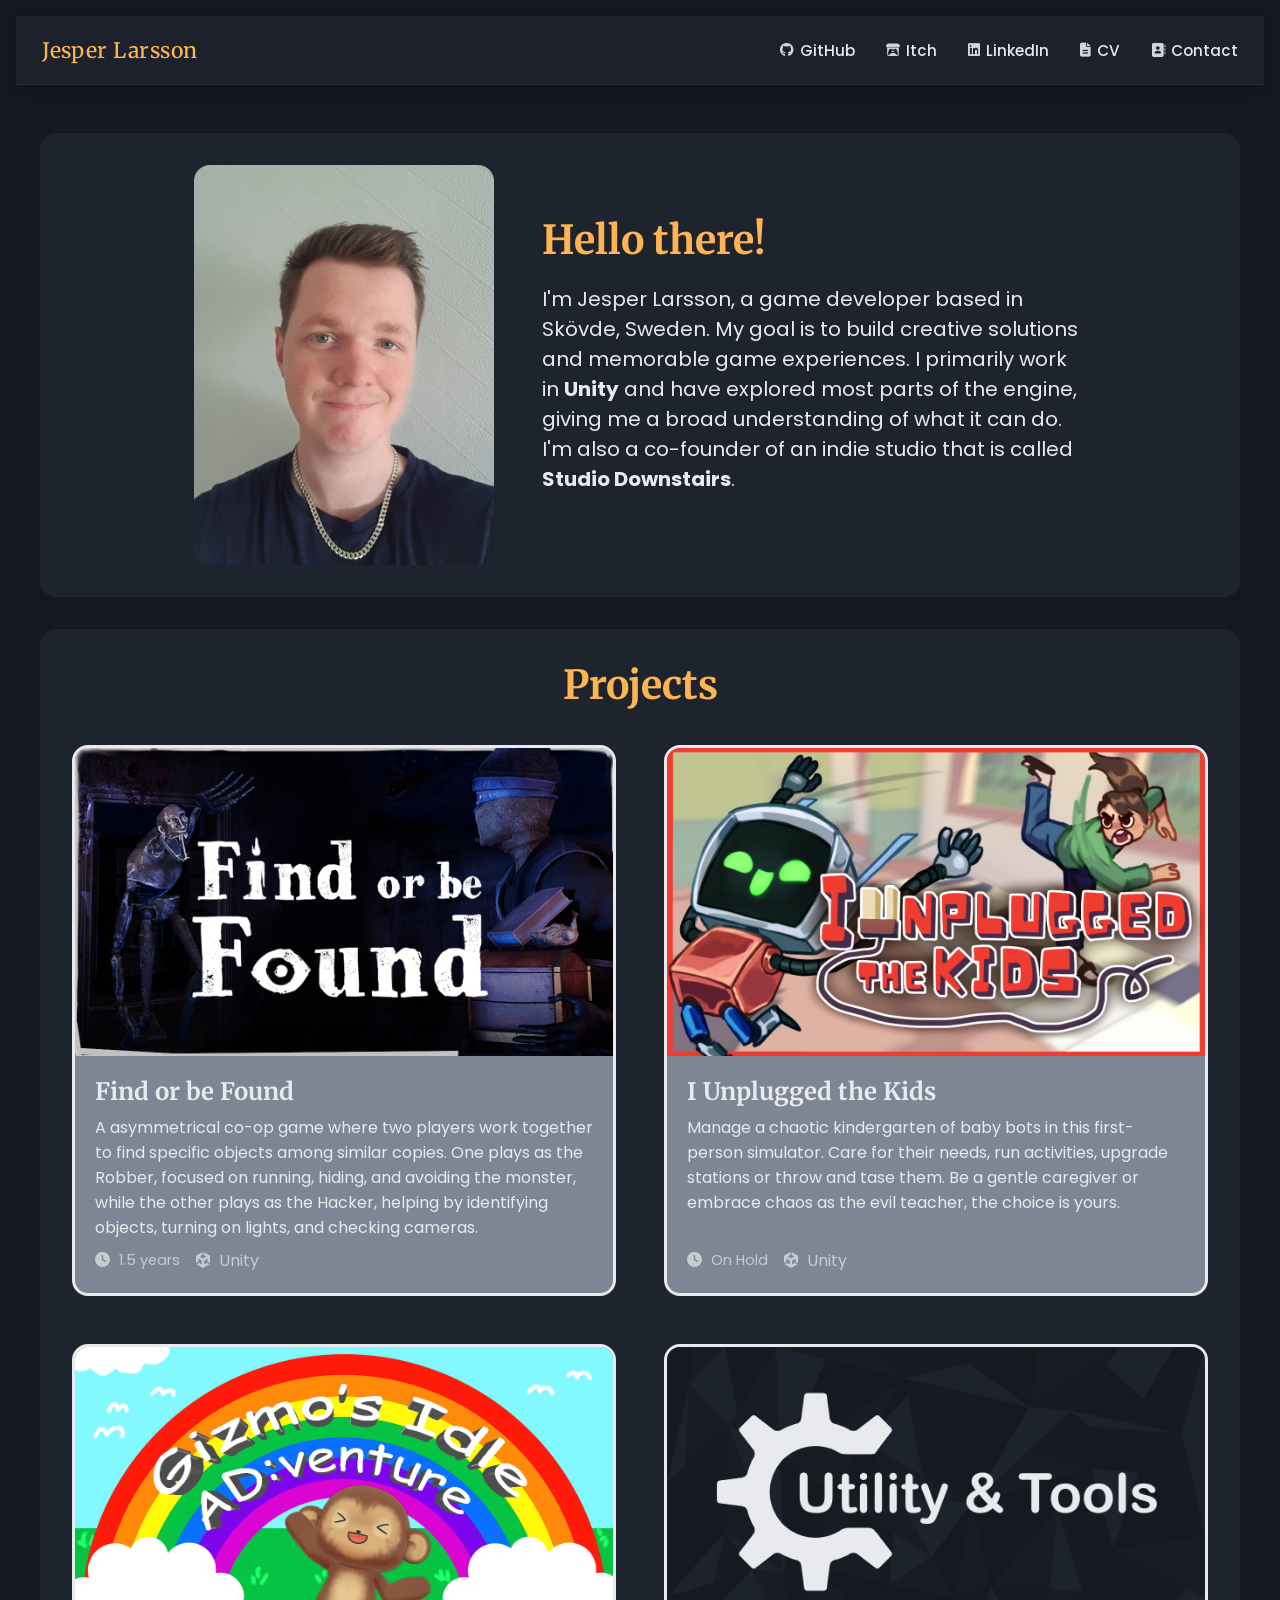
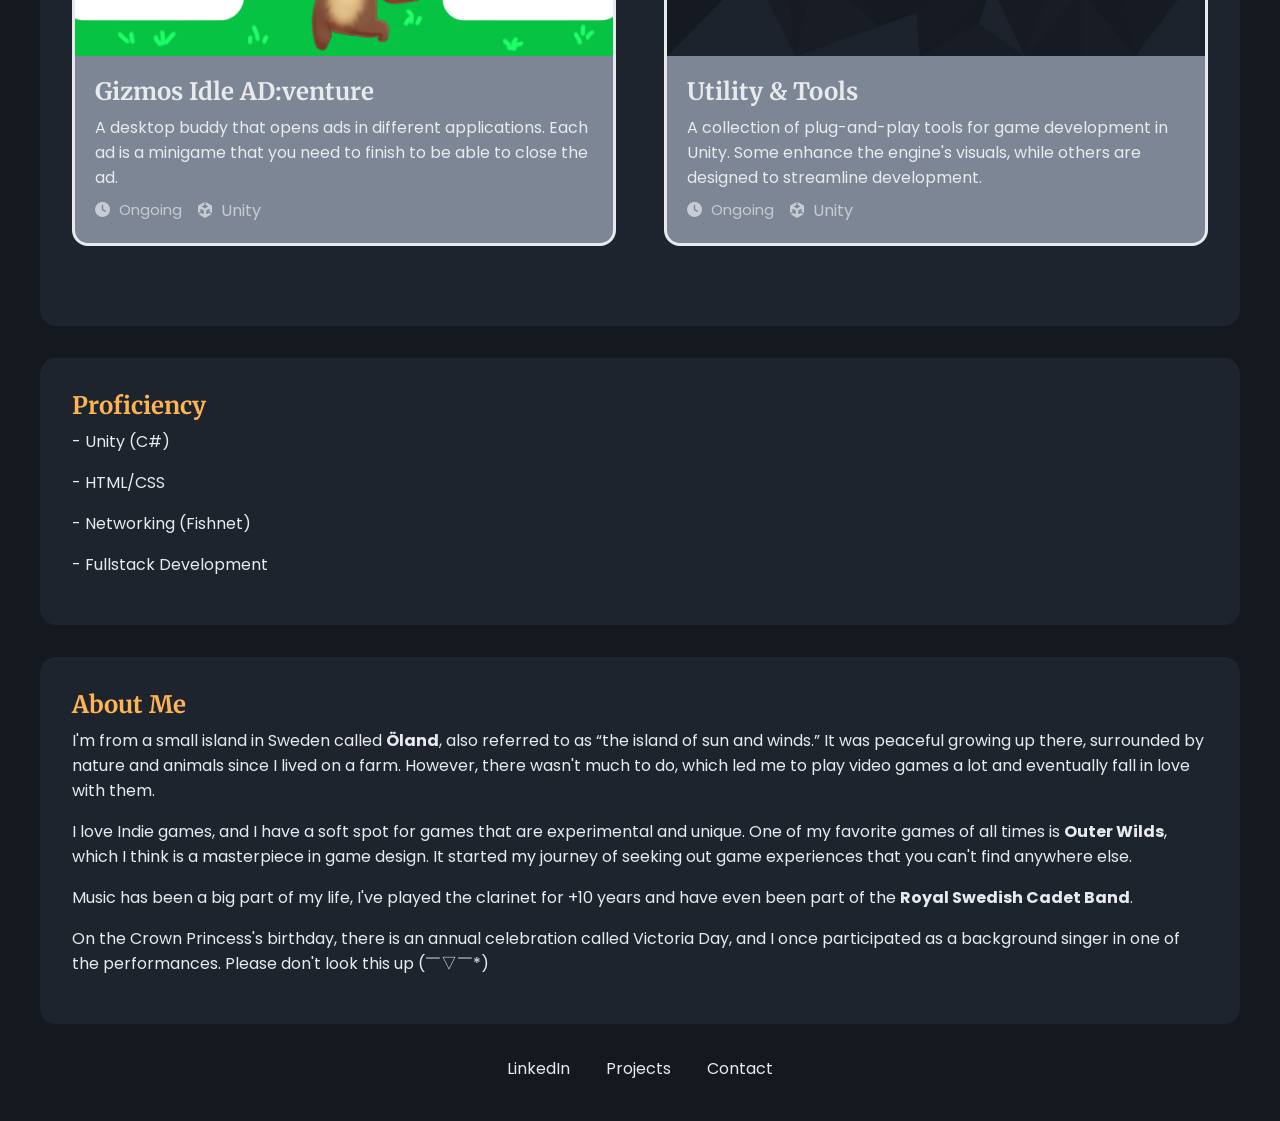
==== commit 7dc22ce2: "fixade en gizmo sida" ====
--- a/index.html
+++ b/index.html
@@ -103,21 +103,20 @@
                     </div>
                 </div>
             </a>
-<!--
-            <div class="project-card">
-                 <a href="projects/adssistance.html" class="project-card"> 
-                <img src="images/Coming-soon.png" alt="Adssistance screenshot">
+
+            <a href="projects/gizmo.html" class="project-card">
+                <img src="images/gizmo-keyart.png" alt="Gizmo screenshot">
                 <div class="project-content">
-                    <h2 class="white-title">Adssistance</h2>
-                    <p>A desktop buddy that opens ads in different windows. Each ad is a minigame that you need to
+                    <h2 class="white-title">Gizmos Idle AD:venture</h2>
+                    <p>A desktop buddy that opens ads in different applications. Each ad is a minigame that you need to
                         finish to be able to close the ad.</p>
                     <div class="meta-row">
                         <span class="project-quick-info"><i class="fas fa-clock"></i> Ongoing</span>
                         <p class="project-quick-info"><i class="fab fa-unity"></i> Unity</p>
                     </div>
                 </div>
-            </div>
--->
+            </a>
+
             <a href="projects/tool.html" class="project-card">
                 <img src="images/tools-keyart.png" alt="Tools screenshot">
                 <div class="project-content">
@@ -130,6 +129,7 @@
                     </div>
                 </div>
             </a>
+        </div>
     </section>
 
     <section>
--- a/style.css
+++ b/style.css
@@ -8,6 +8,7 @@
     --color-1: #1E242E;
     --color-2: #7C8694;
     --color-3: #5EA8BA;
+    --content-width: min(75em + 10vw, 96%);
 }
 
 * {
@@ -59,7 +60,7 @@
 
 nav {
     margin: 0 auto 3em auto;
-    width: min(2000px, 100%);
+    width: min(3000px, 100%);
     position: sticky;
     top: 0;
     background-color: rgba(30, 36, 46, 0.85);
@@ -365,6 +366,20 @@
     color: var(--primary-color);
     background-color: var(--base-color);
 }
+
+.text-link {
+    color: var(--text-color);
+    text-decoration: none;
+    display: inline-flex;
+    align-items: center;
+    flex-wrap: wrap;
+    word-break: break-word;
+}
+
+.text-link:hover {
+    color: var(--primary-color);
+}
+
 
 .default-text {
     margin-top: 0.5em;
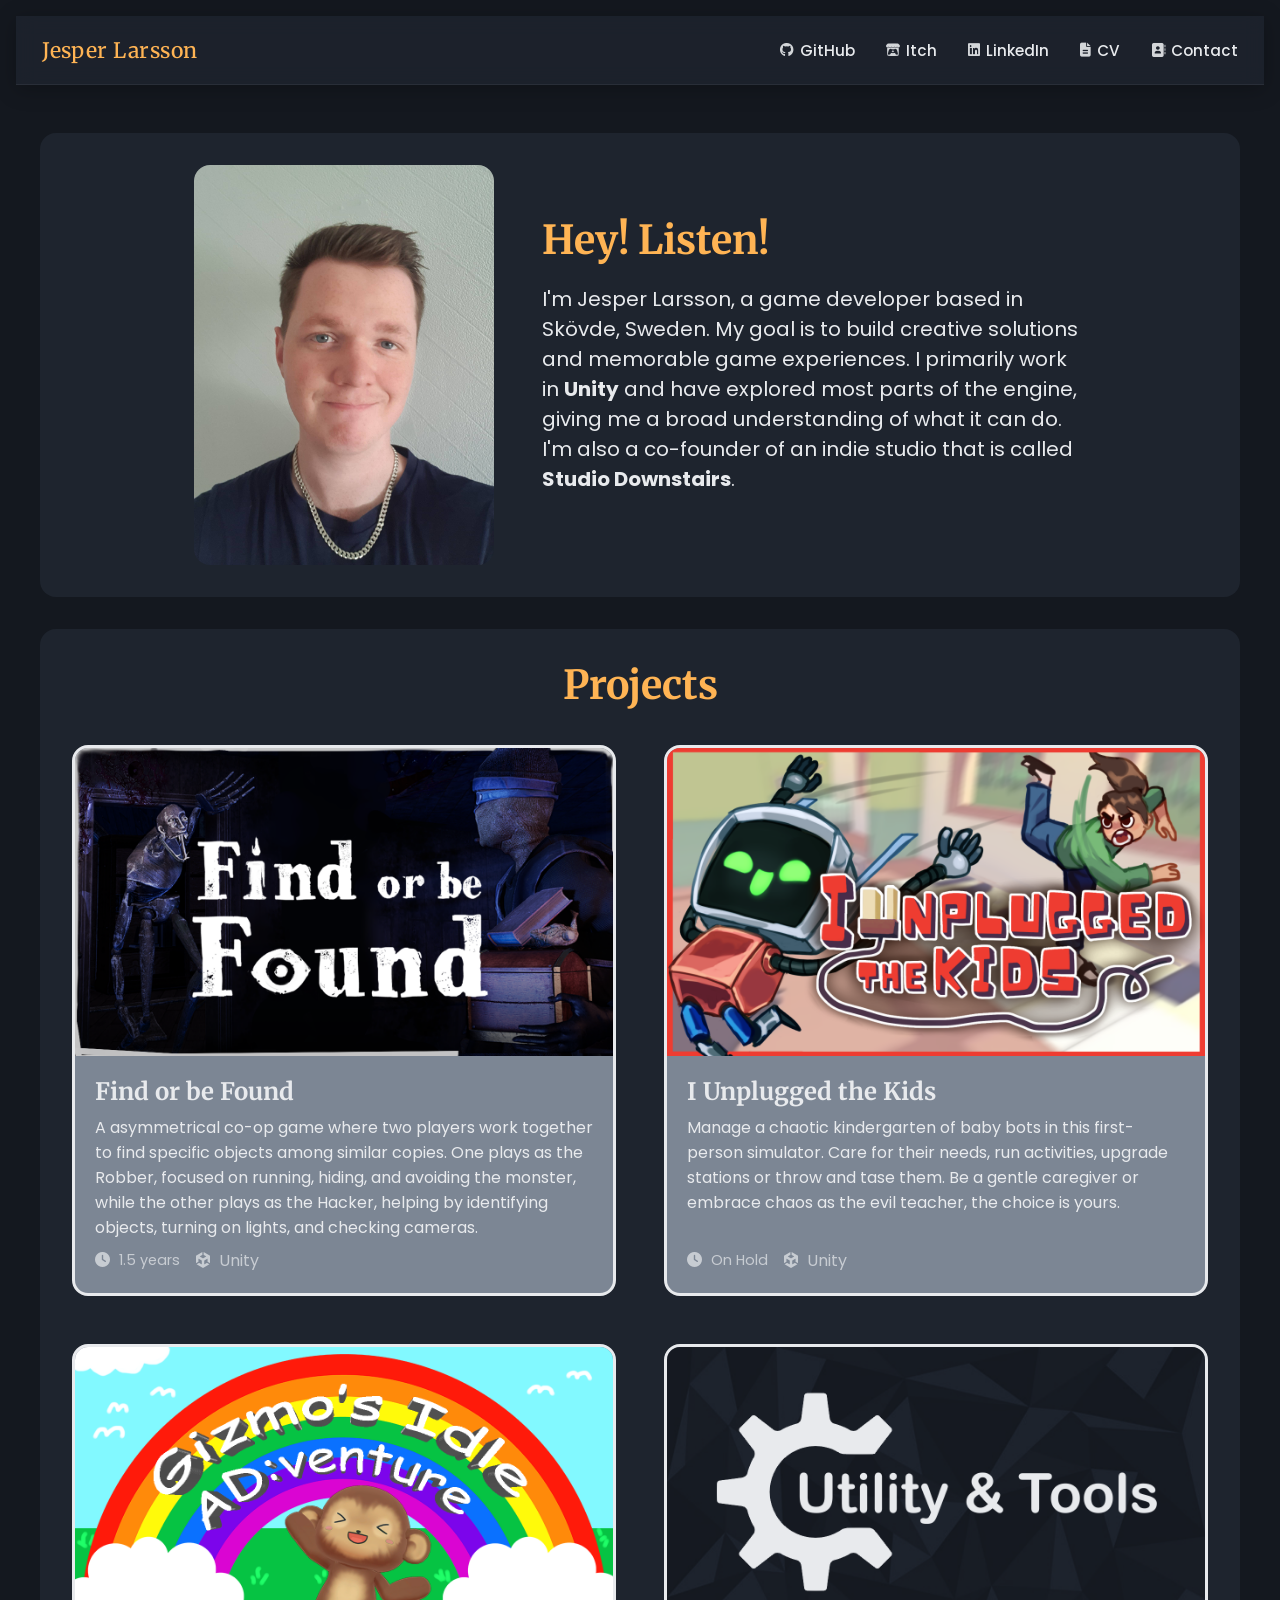
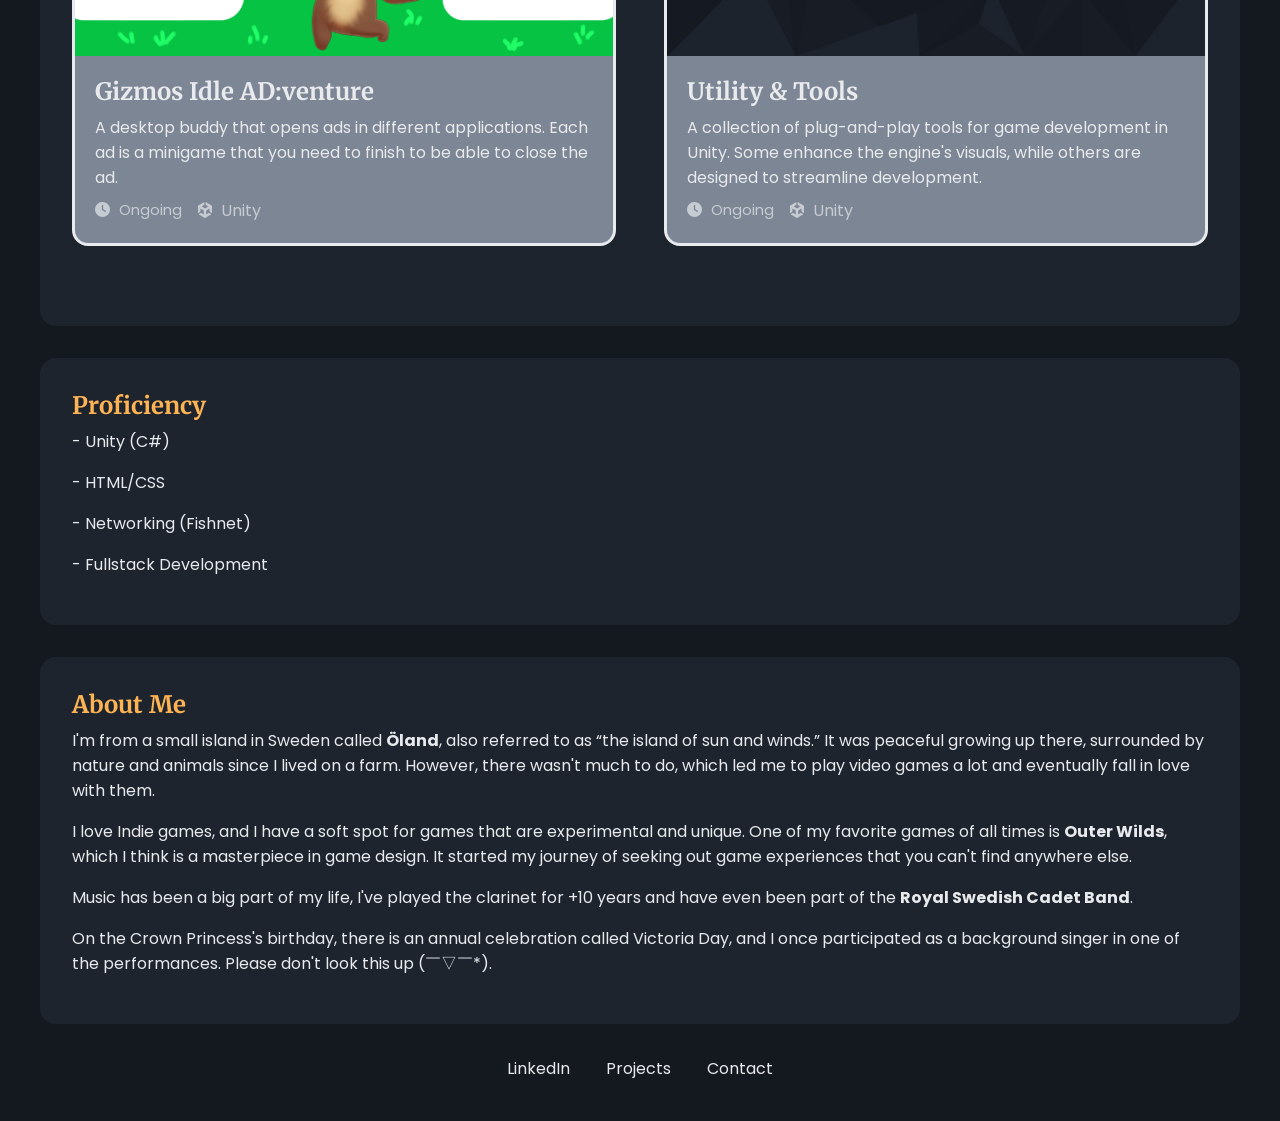
==== commit 9f4a6df3: "Update index.html" ====
--- a/index.html
+++ b/index.html
@@ -53,7 +53,7 @@
         <div class="flex-container">
             <img height="400px" width="300px" src="images/portfolio.jpg">
             <div class="text-container">
-                <h1 class="header-title">Hello there!</h1>
+                <h1 class="header-title">Hey! Listen!</h1>
                 <p>I'm Jesper Larsson, a game developer based in Skövde, Sweden. My goal is to build creative solutions
                     and
                     memorable game experiences. I primarily work in <strong>Unity</strong> and have explored most parts
@@ -162,7 +162,7 @@
 
         <p class="default-text">
             On the Crown Princess's birthday, there is an annual celebration called Victoria Day, and I once
-            participated as a background singer in one of the performances. Please don't look this up (￣▽￣*)
+            participated as a background singer in one of the performances. Please don't look this up (￣▽￣*).
         </p>
     </section>
 
